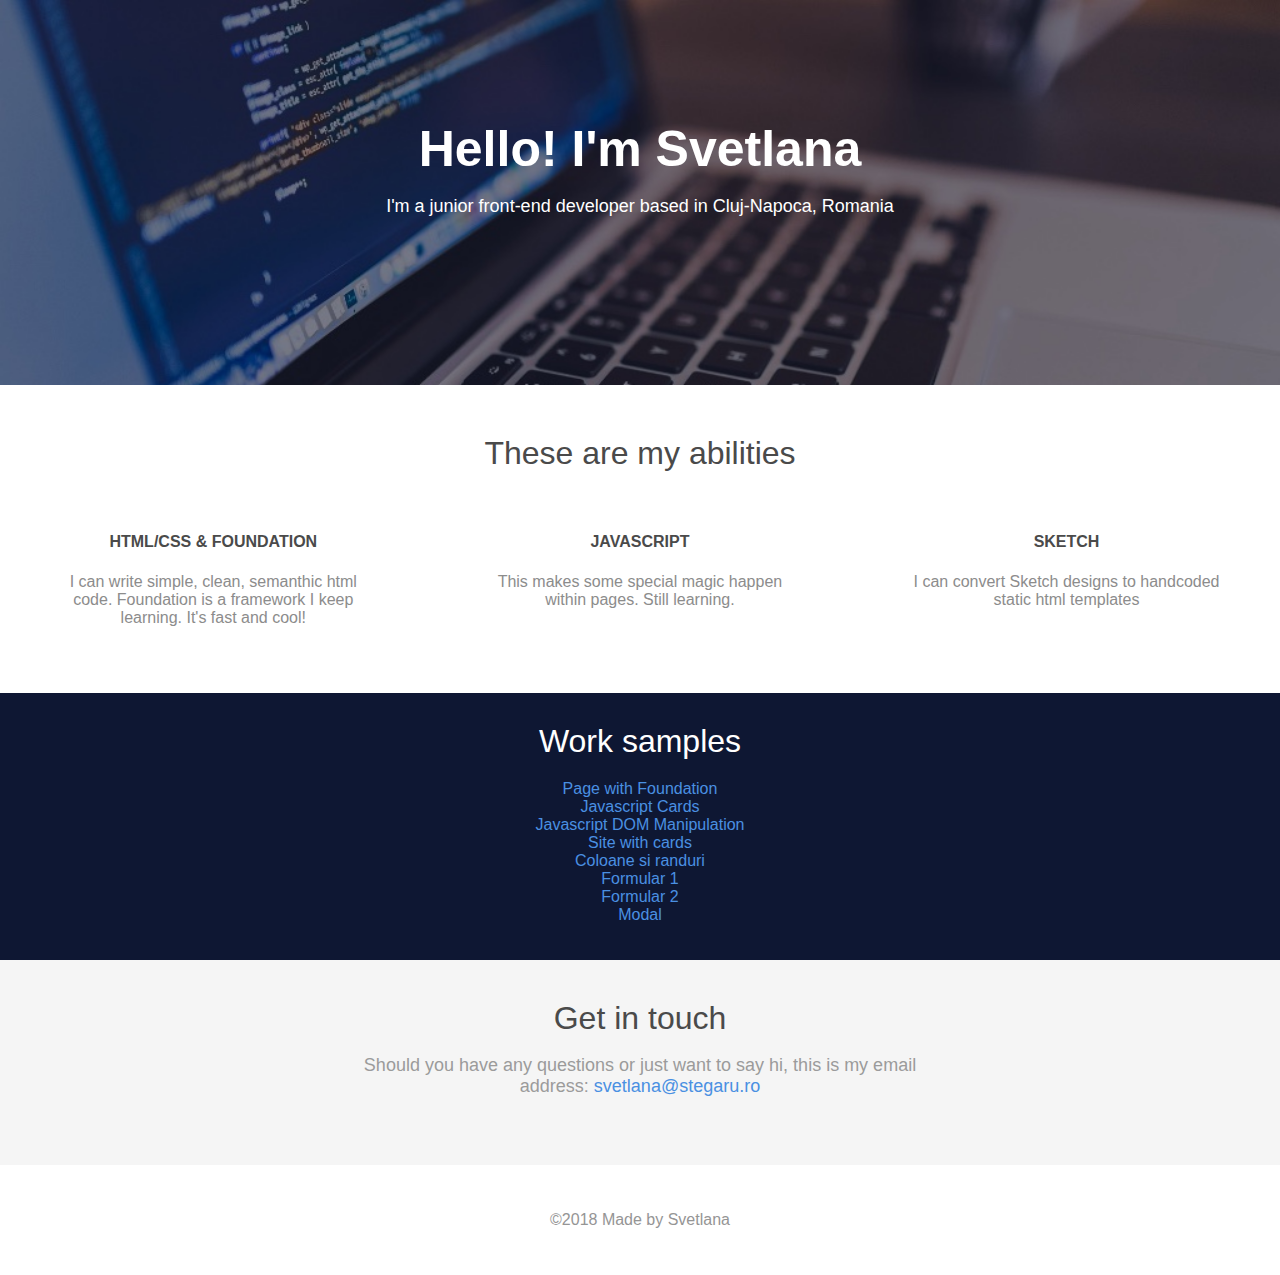
==== index.html @ 91a05e17 "First commit" ====
<!doctype html>
<html>
	<head>
		<link type="text/css" rel="stylesheet" href="css/project1.css"/>
		<title>Stegaru Svetlana</title>
	</head>
	<body>
	<script>
  (function(i,s,o,g,r,a,m){i['GoogleAnalyticsObject']=r;i[r]=i[r]||function(){
  (i[r].q=i[r].q||[]).push(arguments)},i[r].l=1*new Date();a=s.createElement(o),
  m=s.getElementsByTagName(o)[0];a.async=1;a.src=g;m.parentNode.insertBefore(a,m)
  })(window,document,'script','https://www.google-analytics.com/analytics.js','ga');

  ga('create', 'UA-54783507-3', 'auto');
  ga('send', 'pageview');

   </script>
		<div class="header">
			<h1>Hello! I'm Svetlana </h1>
			<p>I'm a junior front-end developer based in Cluj-Napoca, Romania</p>
		</div>
		<h2>These are my abilities</h2>
		<div class="lista">
			<div>
				<h4>HTML/CSS &amp; Foundation</h4>
				<p>I can write simple, clean, semanthic html code. Foundation is a framework I keep learning. It's fast and cool!</p>
			</div>
			<div>
				<h4>JavaScript</h4>
				<p>This makes some special magic happen within pages. Still learning.</p>
			</div>
			<div>
				<h4>Sketch</h4>
				<p>I can convert Sketch designs to handcoded static html templates</p>
			</div>
		</div>
		<div class="work">
			<h2>Work samples</h2>
			<ul>
				<li><a href="/work/withfoundation/">Page with Foundation</a></li>
				<li><a href="/work/javascript_cards/">Javascript Cards</a></li>
				<li><a href="/work/javascript_dom/">Javascript DOM Manipulation</a></li>
				<li><a href="/work/cards/">Site with cards</a></li>
				<li><a href="/work/coloane/">Coloane si randuri</a></li>
				<li><a href="/work/formular1/">Formular 1</a></li>
				<li><a href="/work/formular2/">Formular 2</a></li>
				<li><a href="/work/modal/">Modal</a></li>
			</ul>
		</div>
		<div class="contact">
			<div class="box">
				<h2>Get in touch</h2>
				<p>Should you have any questions or just want to say hi, this is my email address: <a href="mailto:svetlana@stegaru.ro">svetlana@stegaru.ro</a> </p>
			</div>
		</div>
		<div class="footer">
			<p>&copy;2018 Made by Svetlana</p>
		</div>
	</body>
</html>
---- css/project1.css ----
*{
	box-sizing:border-box;
}
body {
    padding: 0px;
    margin: 0;
}

a {
    color: #4A90E2;
    text-decoration: none;
}

h1 {
    font-size: 50px;
    font-family: "Avenir Next",Arial,sans-serif;
    padding: 0px;
    margin: 0;
}

h2 {
    color: #4A4A4A;
    font-size: 32px;
    font-family: "AvenirNext-Regular",Arial,sans-serif;
    text-align:center;
    font-weight:normal;
    margin:50px;
    margin-bottom:40px;
    clear:left;
}

h4 {
    color: #4A4A4A;
    font-size: 16px;
    font-family: "Avenir Next",Arial,sans-serif;
    text-transform:uppercase;
}

p {
    color: #8C8C8C;
    font-size: 20px;
    font-family: "AvenirNext-Regular",Arial,sans-serif;
}

.lista p {
    font-size: 16px;
}

.header {
    background-image: url("../images/background.jpg");
    background-repeat: no-repeat;
    background-size: cover;
    width: 100%;
    height: 385px;
    background-color: green;
    color: #FFFFFF;
    text-align: center;
    padding-top: 120px;
}

.header p {
    color: #FFFFFF;
    font-size: 18px;
}
.lista div{
	float:left;
	width: 33.33%;
	text-align:center;
	padding:50px;
	padding-top:0px;
}
.lista{
	 width:100%;
}

.contact{
	background:#F5F5F5;
	width:100%;
	float:left;
	height:205px;
	text-align:center;
	padding-top: 40px;
	padding-bottom: 40px;
}
.contact p{
	font-size:18px;
	color:#9B9B9B;
	padding-left:30px;
	padding-right:30px;

}
.box {
	width:630px;
	 margin-left: auto ;
  margin-right: auto ;
}
.box h2{
	margin-bottom:0px;
	margin-bottom:0px;
	margin-top:0px;
}
.footer p{
	text-align:center;
	color:#959595;
	font-size:16px;

}
.footer{
	padding-top:30px;
	padding-bottom:30px;
	
	clear:left;

}
.work{
    text-align:center;
    padding-bottom:20px;
    background-color: #0e1733;
    clear:left;
    padding-top:10px;
    color:white;
}
.work ul{
    list-style-type:none;
    padding: 0;

}
.work a{
    font-size: 16px;
    font-family: "AvenirNext-Regular",Arial,sans-serif;
}
.work h2{
    color:white;
    margin:20px;
    margin-bottom:20px;
}
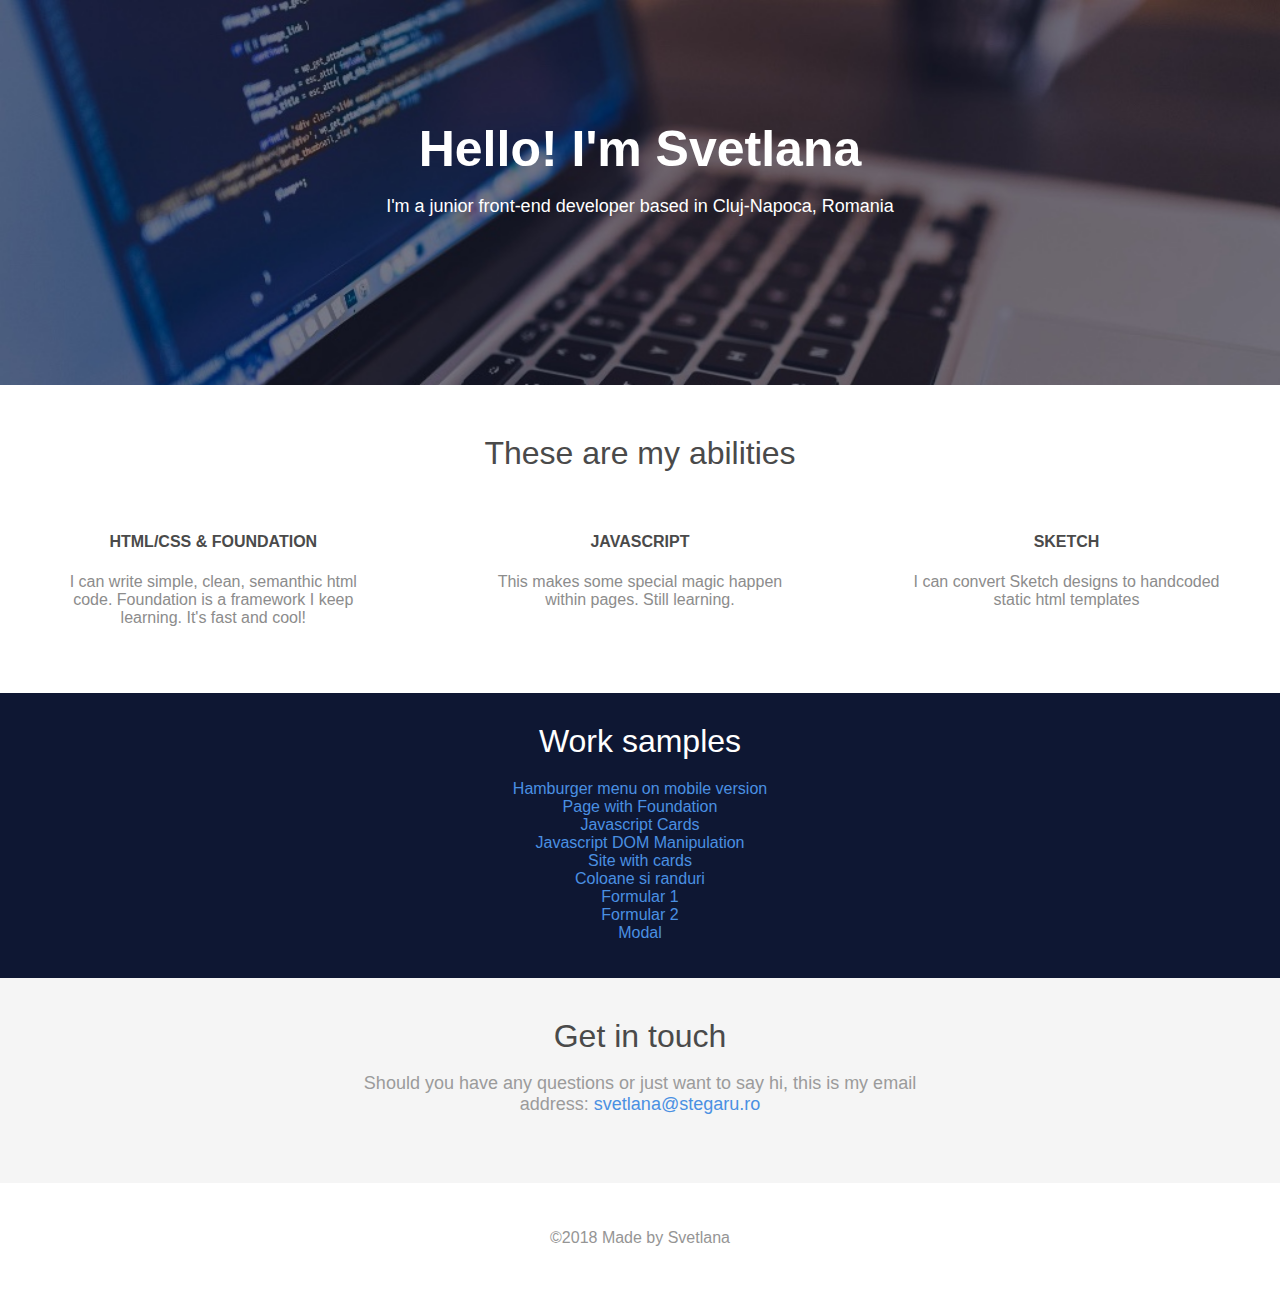
==== commit 8c625656: "add li" ====
--- a/index.html
+++ b/index.html
@@ -1,6 +1,7 @@
-<!doctype html>
+<!DOCTYPE html>
 <html>
 	<head>
+		<meta name="viewport" content="width=device-width, initial-scale=1.0"/>
 		<link type="text/css" rel="stylesheet" href="css/project1.css"/>
 		<title>Stegaru Svetlana</title>
 	</head>
@@ -37,6 +38,7 @@
 		<div class="work">
 			<h2>Work samples</h2>
 			<ul>
+				<li><a href="/work/contact_page_hamburger_menu/">Hamburger menu on mobile version</a></li>
 				<li><a href="/work/withfoundation/">Page with Foundation</a></li>
 				<li><a href="/work/javascript_cards/">Javascript Cards</a></li>
 				<li><a href="/work/javascript_dom/">Javascript DOM Manipulation</a></li>
--- a/css/project1.css
+++ b/css/project1.css
@@ -52,7 +52,7 @@
     background-size: cover;
     width: 100%;
     height: 385px;
-    background-color: green;
+    background-color: #333;
     color: #FFFFFF;
     text-align: center;
     padding-top: 120px;
@@ -133,4 +133,14 @@
     color:white;
     margin:20px;
     margin-bottom:20px;
-}+}
+
+@media only screen and (max-width: 40em) {
+    .lista div {
+        width: 100%;
+    }
+    .box {
+        width: 100%;
+    }
+}
+
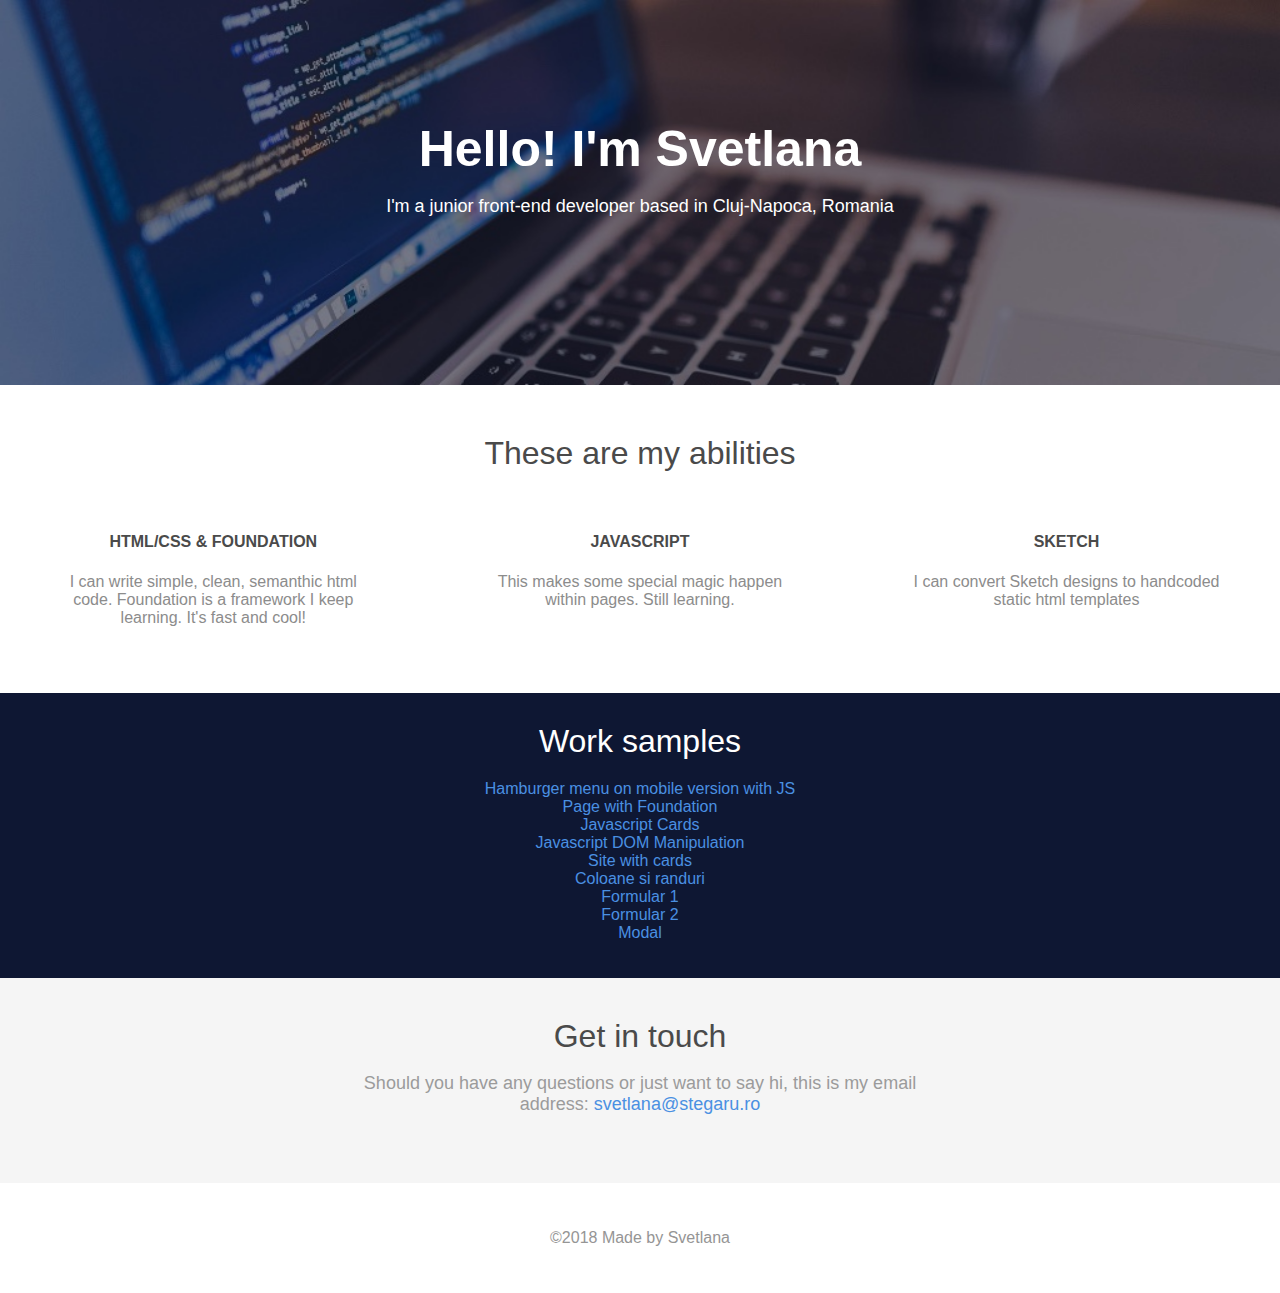
==== commit 025e8d52: "change project name" ====
--- a/index.html
+++ b/index.html
@@ -38,7 +38,7 @@
 		<div class="work">
 			<h2>Work samples</h2>
 			<ul>
-				<li><a href="/work/contact_page_hamburger_menu/">Hamburger menu on mobile version</a></li>
+				<li><a href="/work/contact_page_hamburger_menu/">Hamburger menu on mobile version with JS</a></li>
 				<li><a href="/work/withfoundation/">Page with Foundation</a></li>
 				<li><a href="/work/javascript_cards/">Javascript Cards</a></li>
 				<li><a href="/work/javascript_dom/">Javascript DOM Manipulation</a></li>
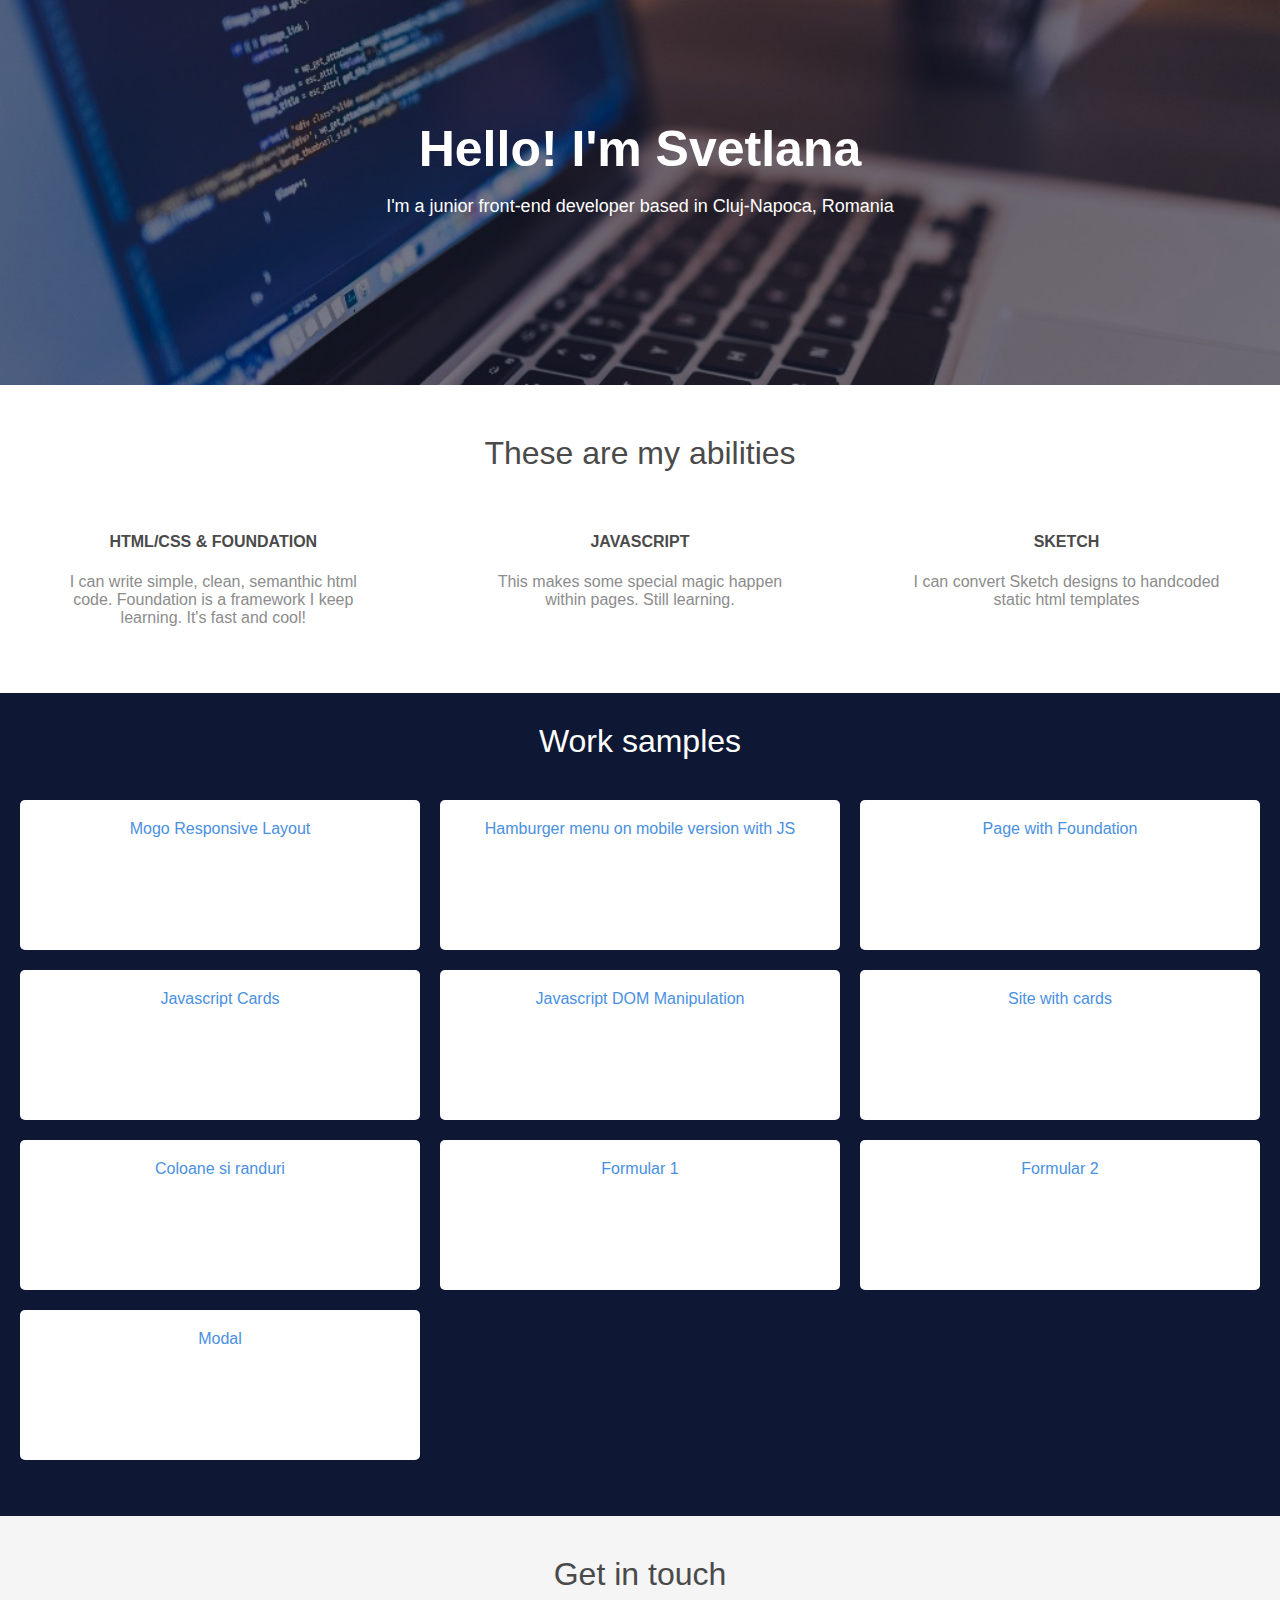
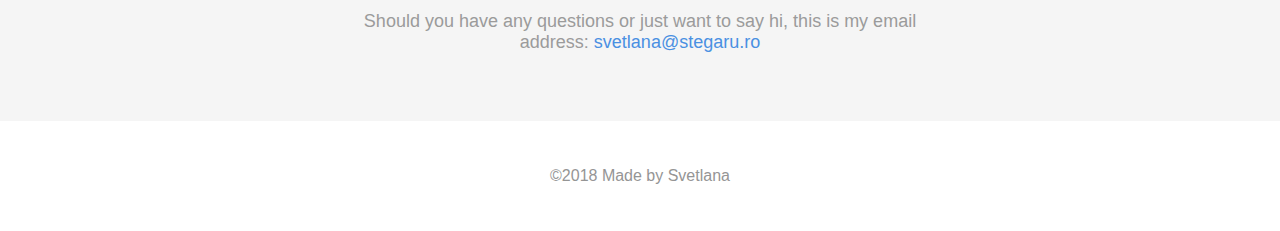
==== commit a494fb55: "mogo project" ====
--- a/index.html
+++ b/index.html
@@ -38,6 +38,7 @@
 		<div class="work">
 			<h2>Work samples</h2>
 			<ul>
+				<li><a href="/work/mogo/">Mogo Responsive Layout</a></li>
 				<li><a href="/work/contact_page_hamburger_menu/">Hamburger menu on mobile version with JS</a></li>
 				<li><a href="/work/withfoundation/">Page with Foundation</a></li>
 				<li><a href="/work/javascript_cards/">Javascript Cards</a></li>
--- a/css/project1.css
+++ b/css/project1.css
@@ -120,15 +120,43 @@
     padding-top:10px;
     color:white;
 }
+
 .work ul{
     list-style-type:none;
     padding: 0;
+    display: grid;
+    padding:20px;
+    grid-gap: 20px;
+    grid-template-columns: 1fr 1fr 1fr;
+}
 
+.work ul li {
+    text-align: center;
+    min-height: 150px;
+    position: relative;
 }
-.work a{
+
+.work a {
     font-size: 16px;
     font-family: "AvenirNext-Regular",Arial,sans-serif;
+    display: inline-block;
+    position: absolute;
+    top: 0;
+    left: 0;
+    background: white;
+    width: 100%;
+    height: 100%;
+    text-align: center;
+    padding:20px;
+    border-radius: 5px;
+    overflow: hidden;
+    transition: ease transform 250ms;
 }
+
+.work a:hover {
+    transform: translate(0,-5px);
+}
+
 .work h2{
     color:white;
     margin:20px;
@@ -142,5 +170,9 @@
     .box {
         width: 100%;
     }
+
+    .work ul {
+        grid-template-columns: 1fr;
+    }
 }
 
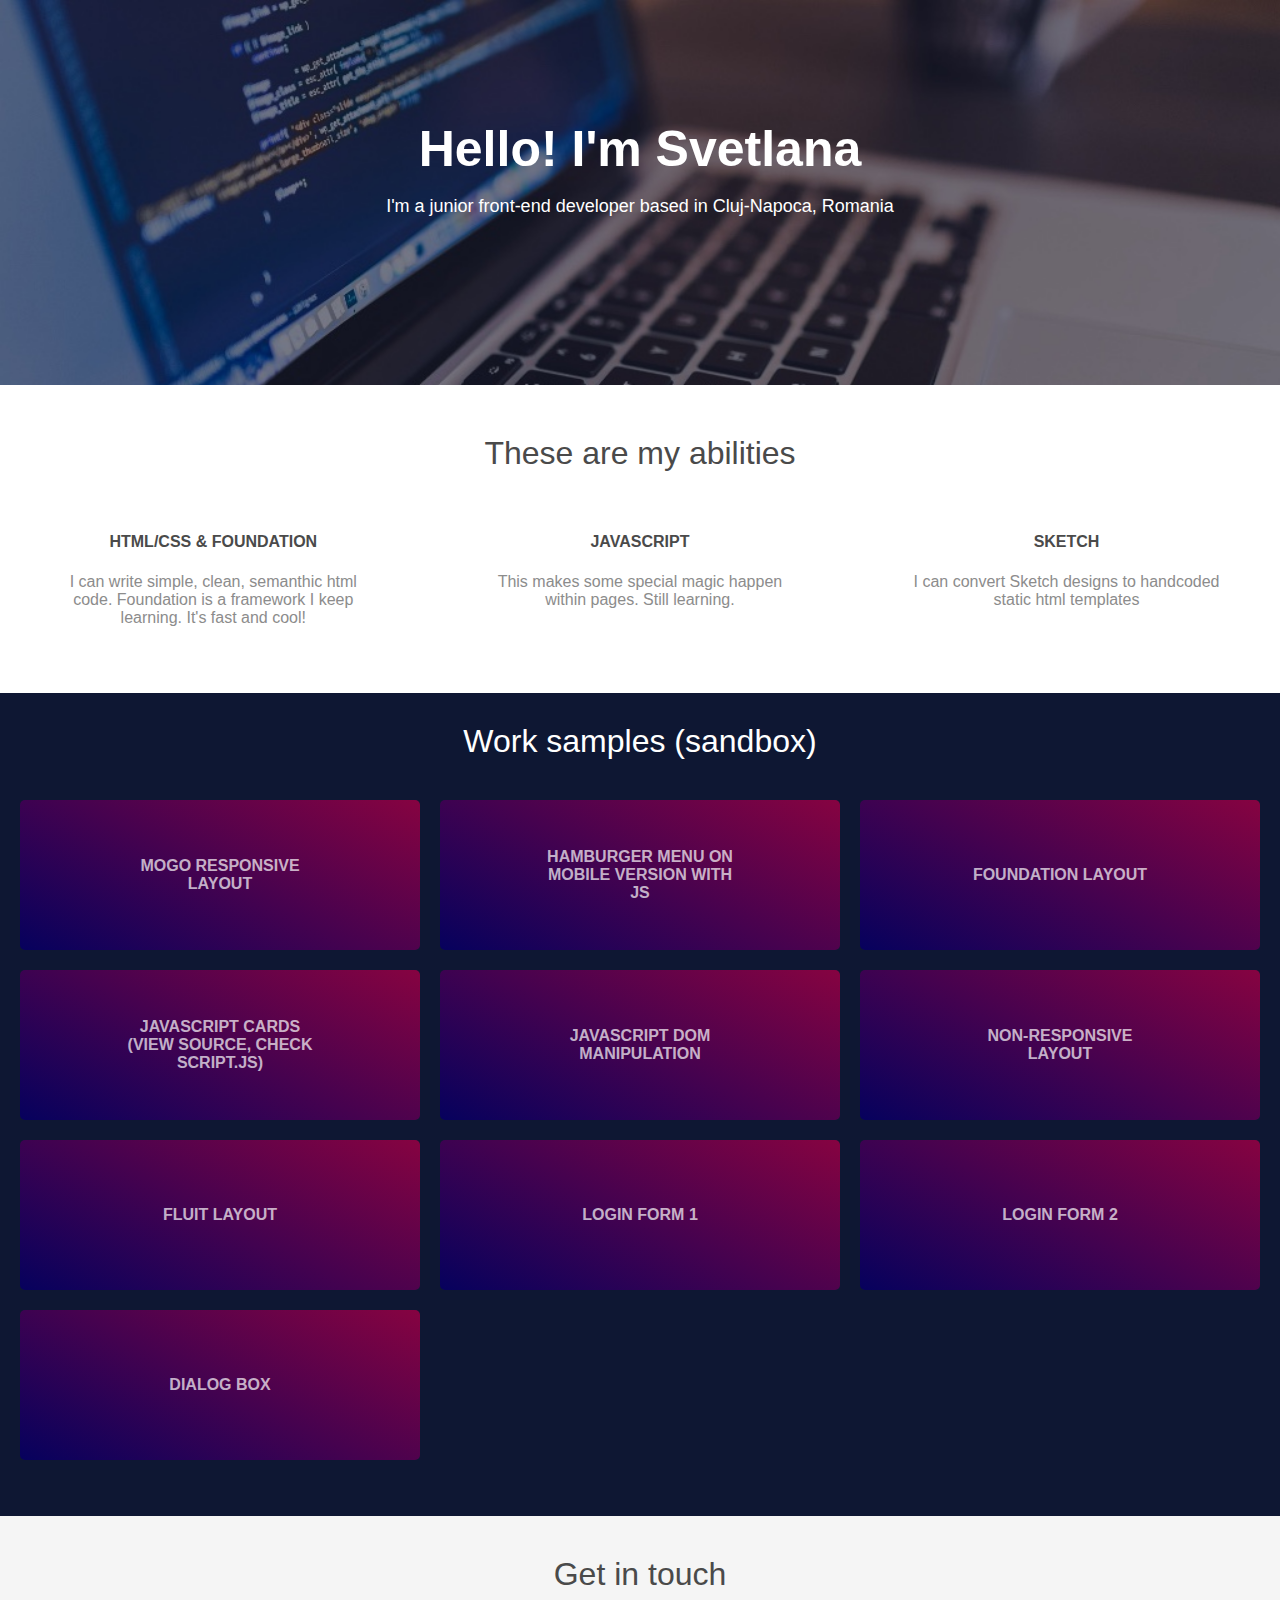
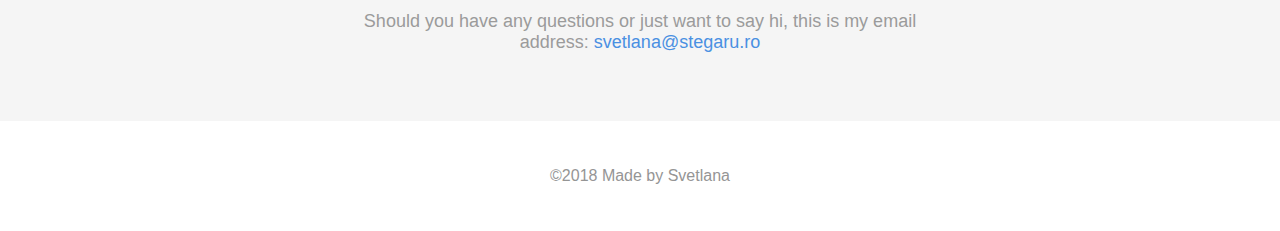
==== commit 5b00d1e4: "Work samples update" ====
--- a/index.html
+++ b/index.html
@@ -36,18 +36,18 @@
 			</div>
 		</div>
 		<div class="work">
-			<h2>Work samples</h2>
+			<h2>Work samples (sandbox)</h2>
 			<ul>
-				<li><a href="/work/mogo/">Mogo Responsive Layout</a></li>
-				<li><a href="/work/contact_page_hamburger_menu/">Hamburger menu on mobile version with JS</a></li>
-				<li><a href="/work/withfoundation/">Page with Foundation</a></li>
-				<li><a href="/work/javascript_cards/">Javascript Cards</a></li>
-				<li><a href="/work/javascript_dom/">Javascript DOM Manipulation</a></li>
-				<li><a href="/work/cards/">Site with cards</a></li>
-				<li><a href="/work/coloane/">Coloane si randuri</a></li>
-				<li><a href="/work/formular1/">Formular 1</a></li>
-				<li><a href="/work/formular2/">Formular 2</a></li>
-				<li><a href="/work/modal/">Modal</a></li>
+				<li><a href="/work/mogo/"><span>Mogo Responsive Layout</span></a></li>
+				<li><a href="/work/contact_page_hamburger_menu/"><span>Hamburger menu on mobile version with JS</span></a></li>
+				<li><a href="/work/withfoundation/"><span>Foundation layout</span></a></li>
+				<li><a href="/work/javascript_cards/"><span>Javascript Cards (view source, check script.js)</span></a></li>
+				<li><a href="/work/javascript_dom/"><span>Javascript DOM Manipulation</span></a></li>
+				<li><a href="/work/cards/"><span>Non-responsive layout</span></a></li>
+				<li><a href="/work/coloane/"><span>Fluit layout</span></a></li>
+				<li><a href="/work/formular1/"><span>Login form 1</span></a></li>
+				<li><a href="/work/formular2/"><span>Login form 2</span></a></li>
+				<li><a href="/work/modal/"><span>Dialog box</span></a></li>
 			</ul>
 		</div>
 		<div class="contact">
--- a/css/project1.css
+++ b/css/project1.css
@@ -143,18 +143,31 @@
     position: absolute;
     top: 0;
     left: 0;
-    background: white;
     width: 100%;
     height: 100%;
     text-align: center;
     padding:20px;
     border-radius: 5px;
     overflow: hidden;
-    transition: ease transform 250ms;
+    transition: ease all 250ms;
+    background: rgb(6,1,93);
+    background: linear-gradient(27deg, rgba(6,1,93,1) 0%, rgba(134,3,65,1) 100%);
+    text-transform: uppercase;
+    font-weight: bold;
+    color: rgba(255,255,255,0.7);
+}
+
+.work a span {
+    display: inline-block;
+    position: absolute;
+    top: 50%;
+    left: 50%;
+    transform: translate(-50%,-50%);
 }
 
 .work a:hover {
     transform: translate(0,-5px);
+    color: rgba(255,255,255,1);
 }
 
 .work h2{
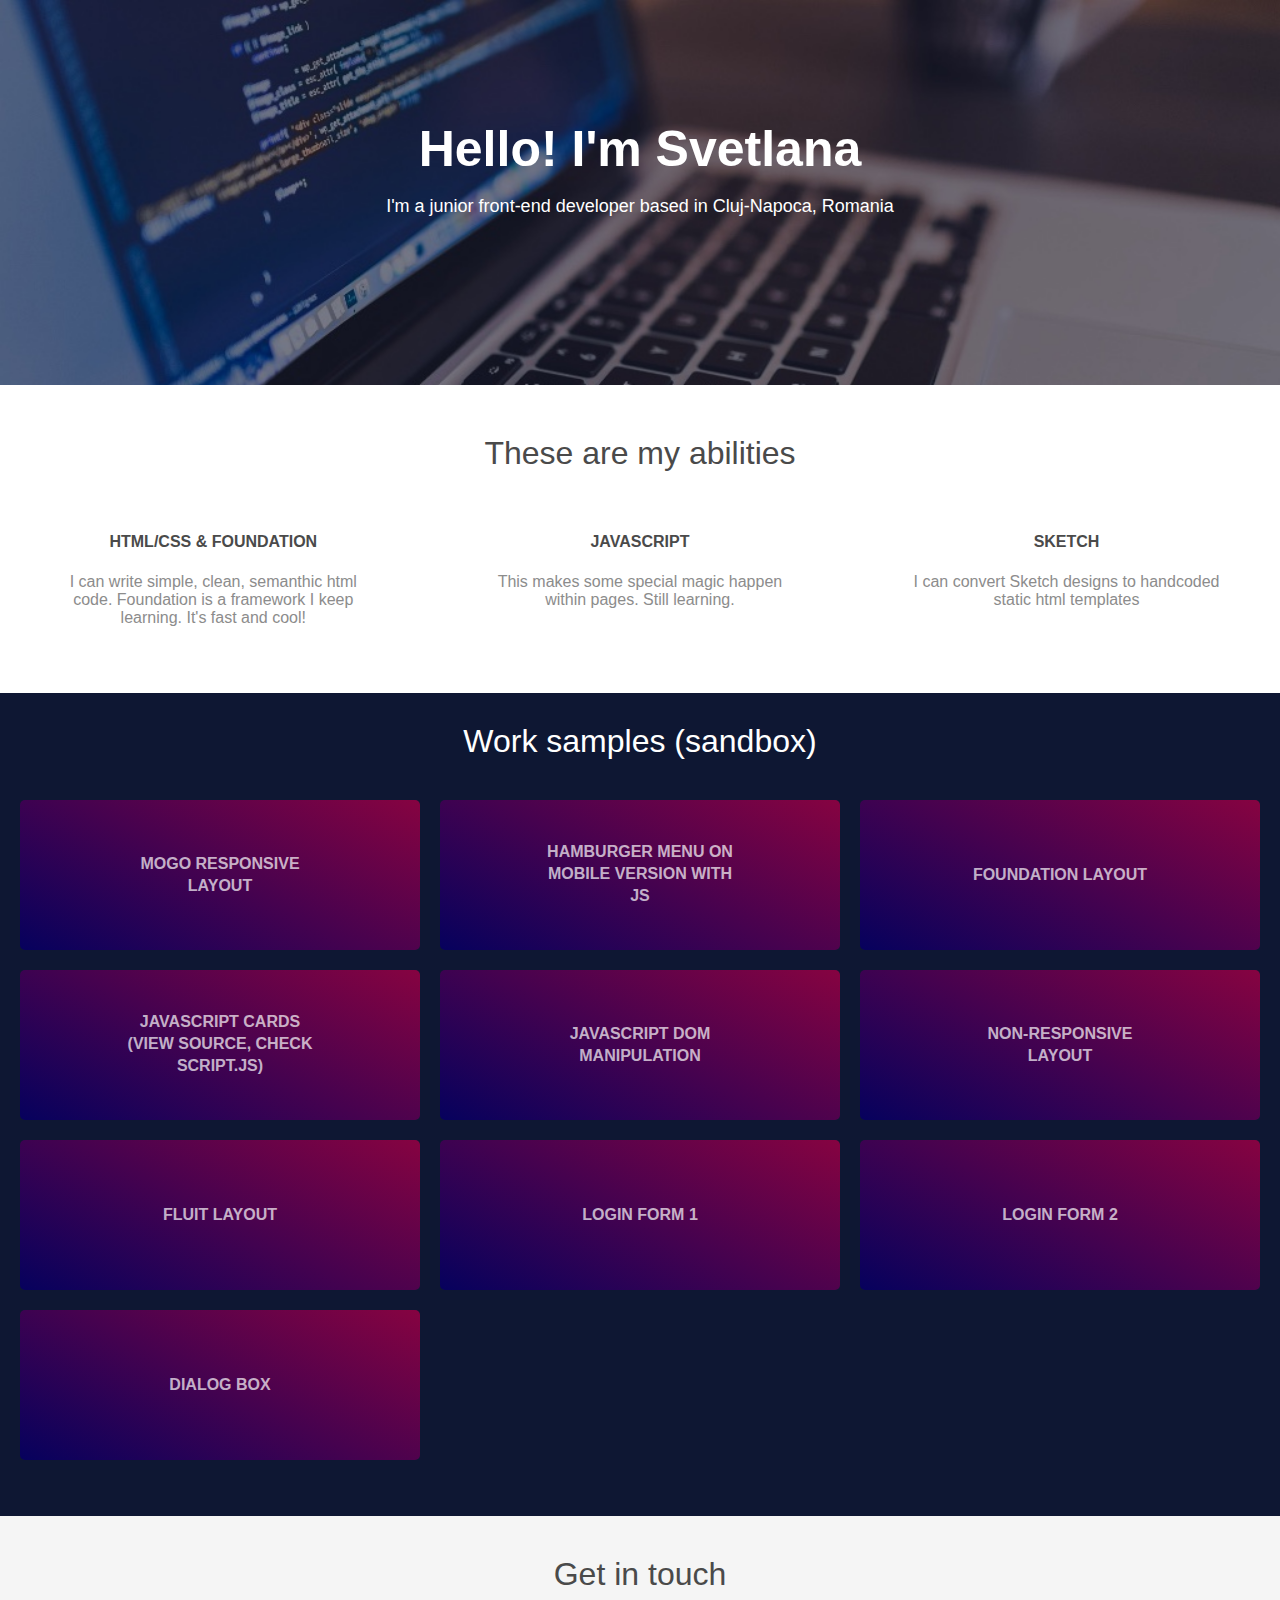
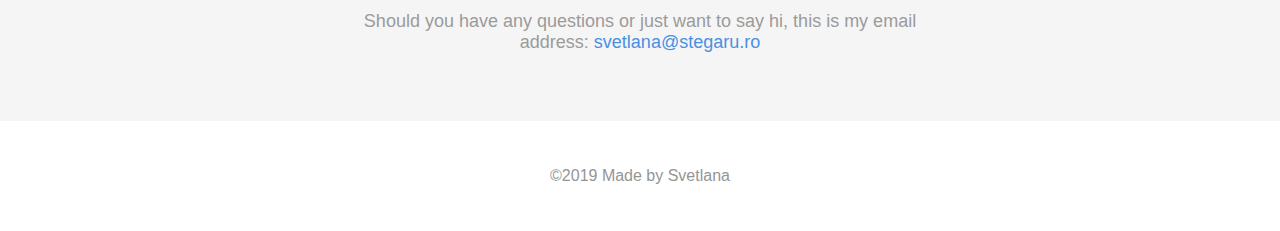
==== commit 5d140988: "Work samples update" ====
--- a/index.html
+++ b/index.html
@@ -57,7 +57,7 @@
 			</div>
 		</div>
 		<div class="footer">
-			<p>&copy;2018 Made by Svetlana</p>
+			<p>&copy;2019 Made by Svetlana</p>
 		</div>
 	</body>
 </html>
--- a/css/project1.css
+++ b/css/project1.css
@@ -163,6 +163,7 @@
     top: 50%;
     left: 50%;
     transform: translate(-50%,-50%);
+    line-height: 1.4;
 }
 
 .work a:hover {
